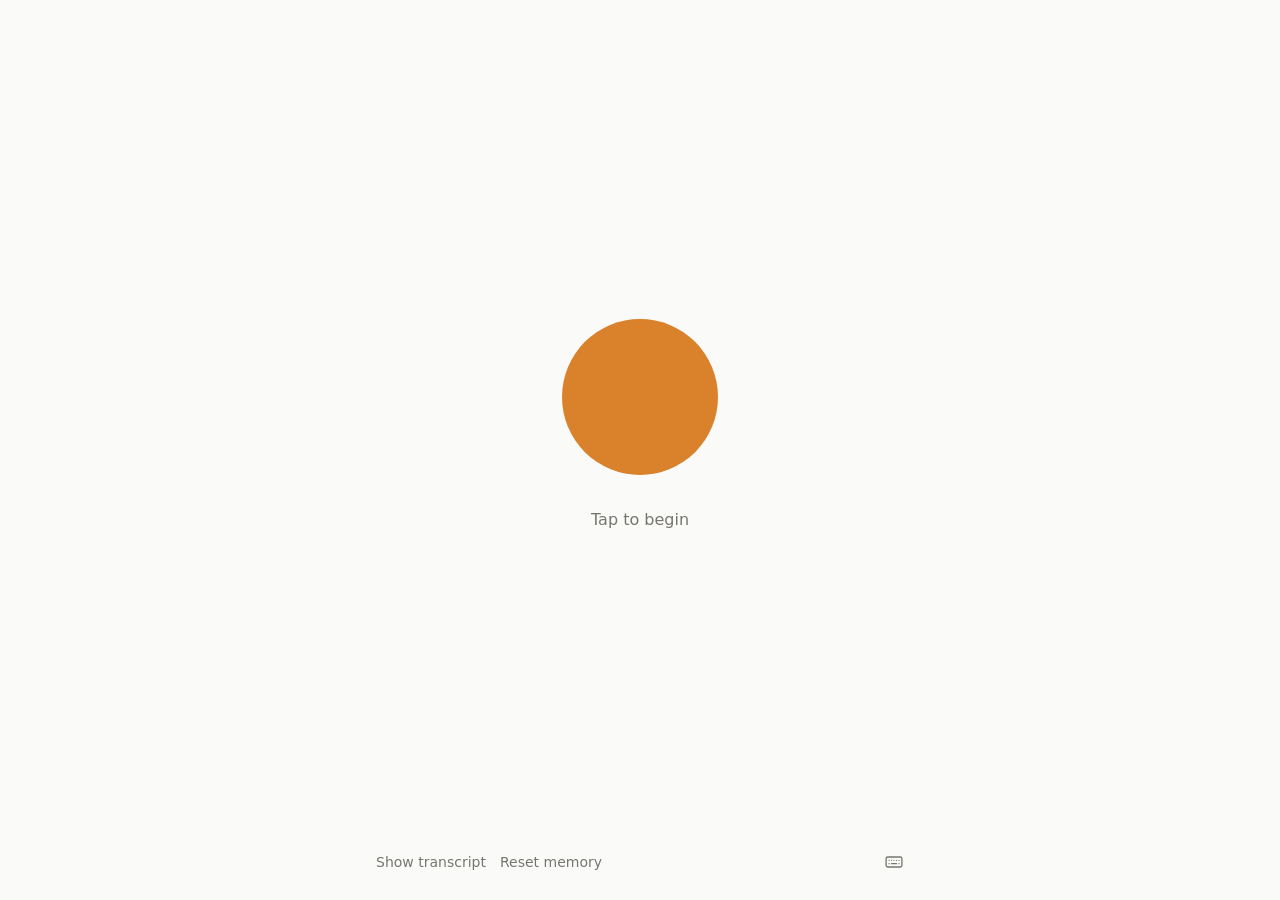
==== page/index.html @ 15d04136 "Merge voice/quiet-guide: the quiet guide, stepping back, stop and reset Conflicts in CLAUDE.md, page" ====
<!doctype html>
<html lang="en">
<head>
<meta charset="utf-8">
<meta name="viewport" content="width=device-width, initial-scale=1">
<title>Chapters</title>
<!--
  The one page the listener touches (docs/phase1-onboarding.md, "Status indicator and minimal UI").
  One element in the middle and a line of text under it; a text box as a fallback for typing; a
  toggle for the transcript. No framework, system font, one accent color.
  Voice first (Ian, 2026-11-12: a tester typed instead of talking): the text box stays hidden until
  a tap finds that voice can't start here (no microphone, refused, or no connection to the agent),
  or the listener taps the keyboard across from the transcript toggle.
  Milestones 2-4: idle, thinking (the guide is composing a reply), listening and speaking (voice:
  the circle follows the mic and the guide's voice), making the chapter, ready, problem. Tapping
  the circle starts a voice conversation with the guide (the ElevenLabs agent, milestone 4); tap
  again to finish. Without a microphone or voice, it falls back to the typed conversation. The text
  box talks to the guide either way, and the guide starts the chapter.
  Resting (Ian's notes on the first voice conversation, 2026-11-12): when the listener says they
  will wait, or nobody has spoken for a while, the guide steps back. The voice connection ends (no
  model, no per-minute cost) and wake.js listens on this machine only; speaking or tapping the
  circle brings the guide back into the same conversation, and so does the chapter being ready.
  Asking mid-chapter (docs/ask-voice.md, page/ask.js): while a chapter plays, the circle reads "Ask
  a question"; a tap pauses it and the guide answers; ?chapter=<run> opens a finished chapter.
-->
<style>
  :root { --accent: #d9822b; --bg: #fafaf8; --fg: #1d1d1b; --muted: #77756f; --line: #e4e2dc; }
  @media (prefers-color-scheme: dark) {
    :root { --bg: #151514; --fg: #ecebe6; --muted: #9a988f; --line: #2c2b28; }
  }
  * { box-sizing: border-box; }
  html, body { margin: 0; height: 100%; }
  body { background: var(--bg); color: var(--fg); font: 16px/1.4 system-ui, -apple-system, "Segoe UI", sans-serif;
         display: flex; flex-direction: column; align-items: center; }
  main { flex: 1; display: flex; flex-direction: column; align-items: center; justify-content: center;
         gap: 22px; width: 100%; padding: 16px; }
  #orb { width: 180px; height: 180px; border: 0; padding: 0; background: none; cursor: default; position: relative; }
  #orb svg { width: 100%; height: 100%; display: block; overflow: visible; }
  #orb .core { fill: var(--accent); transition: opacity .6s, transform .6s; transform-origin: 90px 90px; }
  #orb .track { fill: none; stroke: var(--line); stroke-width: 3; opacity: 0; }
  #orb .ring { fill: none; stroke: var(--accent); stroke-width: 3; stroke-linecap: round; opacity: 0;
               transform: rotate(-90deg); transform-origin: 90px 90px; transition: stroke-dashoffset .8s; }
  #orb .icon { fill: var(--bg); opacity: 0; }
  body.making #orb .track, body.making #orb .ring { opacity: 1; }
  body.making #orb .core { transform: scale(.82); animation: breathe 3.2s ease-in-out infinite; }
  body.ready #orb { cursor: pointer; }
  body.ready #orb .icon.play, body.ready.playing #orb .icon.pause { opacity: 1; }
  body.ready.playing #orb .icon.play { opacity: 0; }
  body.problem #orb .core { opacity: .28; }
  body.thinking #orb .core { animation: breathe 2.4s ease-in-out infinite; }
  body.idle:not(.talking) #orb, body.voice #orb, body.resting #orb { cursor: pointer; }
  body.resting:not(.ready) #orb .core { opacity: .5; }
  #hint { display: none; font-size: 14px; color: var(--muted); text-align: center; }
  body.resting #hint { display: block; }
  #stop { font: inherit; color: inherit; background: none; border: 0; padding: 0; cursor: pointer;
          text-decoration: underline; text-underline-offset: 3px; }
  body.voice #orb .core { transition: opacity .6s; animation: none; }  /* follows the sound, not a timer */
  @keyframes breathe { 50% { opacity: .75; } }
  #orb .blob { fill: var(--accent); opacity: 0; }  /* an aside: the circle as a membrane (page/ask.js) */
  body.aside #orb .core, body.aside #orb .icon { opacity: 0 !important; }
  body.aside #orb .blob { opacity: 1; }
  body.aside.thinking #orb .blob, body.aside.calm.connecting #orb .blob { animation: breathe 2s ease-in-out infinite; }
  body.ready.playing.asks #orb .icon.pause { opacity: 0; }  /* the tap asks, it doesn't pause */
  #read { font-size: 14px; color: var(--muted); text-underline-offset: 3px; }
  #transcript details.aside { margin: 6px 0; border-left: 2px solid var(--line); padding-left: 10px; }
  #transcript details.aside summary { cursor: pointer; color: var(--fg); }
  #line { min-height: 1.4em; text-align: center; color: var(--muted); max-width: 34em; }
  body.ready #line { color: var(--fg); font-weight: 600; }
  #retry { display: none; font: inherit; color: var(--accent); background: none; border: 1px solid var(--accent);
           border-radius: 999px; padding: 6px 16px; cursor: pointer; }
  body.problem #retry { display: inline-block; }
  #halt { display: none; font: inherit; font-size: 14px; color: var(--muted); background: none;
          border: 1px solid var(--line); border-radius: 999px; padding: 4px 14px; cursor: pointer; }
  body.making #halt { display: inline-block; }
  #halt:disabled { opacity: .5; cursor: default; }
  #reset { margin-left: 14px; font: inherit; font-size: 14px; color: var(--muted);
           background: none; border: 0; padding: 0; cursor: pointer; }
  body.problem.final #retry { display: none; }
  #last { display: none; font: inherit; font-size: 14px; color: var(--muted); background: none; border: 0;
          cursor: pointer; text-decoration: underline; text-underline-offset: 3px; }
  body.past #last { display: inline-block; }  /* a spending or research limit: retrying cannot help */
  footer { width: 100%; max-width: 560px; padding: 0 16px 20px; }
  form { display: none; gap: 8px; }
  body.typing form { display: flex; }  /* voice couldn't start, or they asked to type */
  .row { display: flex; align-items: center; justify-content: space-between; margin-top: 6px; }
  #type { width: 36px; height: 36px; margin-right: -8px; padding: 8px; border: 0; border-radius: 999px;
          background: none; color: var(--muted); cursor: pointer; }  /* the icon's edge lines up with the box's */
  #type:hover, body.typing #type { color: var(--accent); }
  #type svg { width: 100%; height: 100%; display: block; }
  #say { flex: 1; min-width: 0; font: inherit; color: var(--fg); background: transparent; border: 1px solid var(--line);
         border-radius: 999px; padding: 10px 16px; }
  #say:focus { outline: none; border-color: var(--accent); }
  #send { font: inherit; border: 0; border-radius: 999px; padding: 10px 18px; background: var(--accent); color: #fff;
          cursor: pointer; }
  #send:disabled, #say:disabled { opacity: .5; cursor: default; }
  #toggle { font: inherit; font-size: 14px; color: var(--muted); background: none; border: 0;
            padding: 0; cursor: pointer; }
  #transcript { display: none; margin-top: 8px; font-size: 14px; color: var(--muted); max-height: 42vh; overflow: auto; }
  #transcript.open { display: block; }
  #transcript p { margin: 6px 0; }
  #transcript p.you { color: var(--fg); }
  #transcript p.guide { color: var(--fg); border-left: 2px solid var(--accent); padding-left: 10px; }
  #transcript p.stage { font-style: italic; }
</style>
</head>
<body class="idle">
<main>
  <button id="orb" aria-label="Chapter">
    <svg viewBox="0 0 180 180" aria-hidden="true">
      <circle class="core" cx="90" cy="90" r="78"/>
      <path class="blob" d=""/>
      <circle class="track" cx="90" cy="90" r="88"/>
      <circle class="ring" cx="90" cy="90" r="88"/>
      <path class="icon play" d="M76 62 L124 90 L76 118 Z"/>
      <g class="icon pause"><rect x="72" y="64" width="12" height="52" rx="2"/><rect x="96" y="64" width="12" height="52" rx="2"/></g>
    </svg>
  </button>
  <div id="line">Tap to begin</div>
  <div id="hint"><span id="how">Tap to talk</span> · <button id="stop">Stop listening</button></div>
  <button id="retry">Try again</button>
  <button id="halt">Stop making this chapter</button>
  <button id="last"></button>
  <audio id="audio" preload="none"></audio>
</main>
<footer>
  <form id="form" autocomplete="off">
    <input id="say" placeholder="Say something…" aria-label="Talk to your guide">
    <button id="send">Send</button>
  </form>
  <div class="row">
    <span><button id="toggle" aria-expanded="false">Show transcript</button><button id="reset">Reset memory</button></span>
    <button id="type" aria-label="Type instead" aria-pressed="false" title="Type instead">
      <svg viewBox="0 0 24 24" fill="none" stroke="currentColor" stroke-width="1.6" stroke-linecap="round" aria-hidden="true">
        <rect x="2.5" y="6" width="19" height="12" rx="2"/>
        <path d="M6 10h.01M9 10h.01M12 10h.01M15 10h.01M18 10h.01M6 14h.01M18 14h.01M9 14h6"/>
      </svg>
    </button>
  </div>
  <div id="transcript" aria-live="polite"></div>
</footer>
<script src="__VOICE_CLIENT_JS__" async></script>
<script src="/wake.js"></script>
<script>
const VOICE = __VOICE_SETTINGS__;  // config.yaml voice: when the guide steps back, and what brings it back
const $ = (id) => document.getElementById(id);
const R = 88, CIRC = 2 * Math.PI * R;
const ring = document.querySelector("#orb .ring");
ring.style.strokeDasharray = CIRC;
ring.style.strokeDashoffset = CIRC;
let status = { state: "idle" }, lastState = "idle", lastLabel = null;
let talking = false, thinking = false;  // a conversation has started; a reply is on its way
let sessionId = null;                   // the conversation the server knows this page by
const pinned = new URLSearchParams(location.search).get("chapter");  // a finished chapter to play and ask about
let fresh = !!pinned;                   // the ready chapter was made (or played) during this visit
let voiceConv = null, voiceMode = null; // the live voice conversation; "listening" or "speaking"
let readyNote = "";                     // what to tell the voice guide when the chapter is ready
let pendingReady = "";                  // told once the guide is listening (a contextual update wouldn't make it speak)
let starting = false;                   // a tap is setting up a conversation: further taps wait
let typing = false;                     // voice couldn't start, so the text box is shown
// Resting: the conversation goes on (the server keeps it), but the guide has stepped back: no voice
// connection, only the local listener (wake.js) and the circle, either of which brings it back.
let resting = false, restTimer = null;
let wakeStream = null, wakeCtx = null, wakeToken = 0;
let stepBack = false, stepAt = 0;       // the guide called step_back: rest once it has finished speaking
let stepDone = null;                    // answers that tool call, which waits so nothing is said after it
let stepSpoke = false;                  // it has been speaking since it asked to step back
let guideSpoke = false;                 // the guide has said something since the listener's last turn
let lastHeard = 0, quietMs = 0;         // nobody has spoken for quietMs: the guide steps back unasked
let lastWords = 0;                      // the last time either of them said anything (a transcript line)
let epoch = 0;                          // bumped when a conversation ends, so a connection in flight gives up
let soundWakes = 0, soundWakesTotal = 0;  // sounds that woke the guide: with no answer since, and since a tap
let restUntil = 0;                      // when resting ends the conversation (moved only by the listener)
let activity = null;                    // Wake.Activity: is the mic above the room's own level?
const core = document.querySelector("#orb .core");

function note(text, kind = "stage") {
  if (!text) return;
  const p = document.createElement("p");
  p.className = kind;
  p.textContent = text;
  $("transcript").appendChild(p);
  $("transcript").scrollTop = $("transcript").scrollHeight;
}

function minutesLeft(s) {
  if (s.minutes_left == null) return null;
  const t = Date.parse(s.updated || "");
  const since = Number.isNaN(t) ? 0 : (Date.now() - t) / 60000;
  return Math.max(1, Math.round(s.minutes_left - since));
}

function render() {
  const s = status;
  if (s.state === "ready") {
    const src = `/api/chapters/${encodeURIComponent(s.run)}/audio`;
    if (!$("audio").src.endsWith(src)) $("audio").src = src;
  }
  // A chapter from an earlier visit doesn't take over the circle: tap to begin, and play it from the link.
  const past = s.state === "ready" && !fresh && $("audio").paused;
  const shown = past || s.state === "stopped" ? "idle" : s.state;  // a stopped chapter leaves the page as it was
  document.body.className = shown + ($("audio").paused ? "" : " playing") + (s.retryable === false ? " final" : "")
    + (thinking ? " thinking" : "") + (talking ? " talking" : "") + (past ? " past" : "")
    + (voiceConv ? " voice " + (voiceMode || "") : "") + (typing ? " typing" : "") + (resting ? " resting" : "") + (window.Ask ? Ask.classes() : "");
  $("last").textContent = past ? `Play the last chapter: ${s.title || "untitled"}` : "";
  $("say").disabled = $("send").disabled = thinking;  // the conversation goes on while a chapter is made
  const busy = s.state === "making";
  if (shown === "idle") {
    $("line").textContent = talking ? "" : "Tap to begin";
  } else if (busy) {
    const done = s.stages_total ? s.stages_done / s.stages_total : 0;
    ring.style.strokeDashoffset = CIRC * (1 - Math.min(1, done));
    const m = minutesLeft(s);
    $("line").textContent = (s.label || "Working") + (m ? ` · about ${m} min` : "");
  } else if (s.state === "ready") {
    $("line").textContent = s.title || "Your chapter is ready";
  } else if (s.state === "problem") {
    $("line").textContent = s.message || "Something went wrong.";
  }
  if (window.Ask) { const l = Ask.line(); if (l !== null) $("line").textContent = l; Ask.decorate(); }
}

function onStatus(s) {
  status = s;
  if (s.state === "making" && s.label && s.label !== lastLabel) note(s.label + "…", "stage");
  if (s.state === "ready" && lastState === "making") {
    fresh = true;
    if (resting && !starting) {
      wake("ready");  // it said it would tell them
    } else if (sessionId && readyNote && (voiceConv || starting || !resting)) {
      // Live, connecting, or on its way out (rested() then brings it back to say so).
      pendingReady = readyNote.replace("{title}", s.title || "your chapter");
      flushReady();
    }
    note("Ready: " + (s.title || "your chapter"));
    if ("Notification" in window && Notification.permission === "granted") {
      new Notification("Your chapter is ready", { body: s.title || "" });
    }
  }
  if (s.state === "problem" && lastState !== "problem") note(s.message || "Something went wrong.");
  if (s.state === "stopped" && lastState === "making") note(s.message || "Stopped.");
  if (s.state !== "making") $("halt").disabled = false;
  lastState = s.state; lastLabel = s.label;
  render();
}

new EventSource("/api/events" + (pinned ? "?chapter=" + encodeURIComponent(pinned) : "")).onmessage = (e) => onStatus(JSON.parse(e.data));
setInterval(render, 30000);  // keep "about N min" counting down between stages

async function post(url, body) {
  let res;
  try {
    res = await fetch(url, { method: "POST", headers: { "Content-Type": "application/json" },
                             body: body ? JSON.stringify(body) : undefined });
  } catch (e) { throw new Error("The server isn't running."); }
  if (!res.ok) {
    const err = await res.json().catch(() => ({}));
    const e = new Error(typeof err.detail === "string" ? err.detail : "Something went wrong.");
    e.conflict = res.status === 409;
    throw e;
  }
  return res.json();
}

function openTranscript() {  // typed, the transcript is the conversation
  $("transcript").classList.add("open");
  $("toggle").textContent = "Hide transcript";
  $("toggle").setAttribute("aria-expanded", true);
}

async function converse(message) {
  if ("Notification" in window && Notification.permission === "default") Notification.requestPermission();
  talking = thinking = true;
  openTranscript();
  render();
  try {
    let res;
    if (message && !sessionId) {  // typed before tapping: the guide speaks first, then hears this
      const hello = await post("/api/chat/start");
      sessionId = hello.session;
      note(hello.reply, "guide");
    }
    try {
      res = message ? await post("/api/chat", { message, session: sessionId }) : await post("/api/chat/start");
    } catch (err) {
      if (!message || !err.conflict) throw err;
      // The server no longer knows this conversation (it restarted): start a new one, don't answer out of context.
      note("The guide lost the thread, so it's starting again.", "stage");
      res = await post("/api/chat/start");
      sessionId = res.session;
      note(res.reply, "guide");
      return false;
    }
    sessionId = res.session;
    note(res.reply, "guide");
    return true;
  } catch (err) {
    note(err.message, "stage");
    if (!message) talking = false;
    return false;
  } finally {
    thinking = false;
    render();
  }
}

// --- voice (milestone 4) -------------------------------------------------------------------
function voiceLost() {  // the server no longer knows this conversation (it restarted, or another tab took over)
  if (!sessionId) return;
  note("The guide lost the thread. Tap to start again.");
  setTimeout(endConversation, 0);  // not from inside the SDK's own callback
}

async function voiceTool(name, params) {  // a client tool the agent called: the server runs it
  let out;
  try {
    out = await post("/api/voice/tool", { session: sessionId, name, args: params || {} });
  } catch (err) {  // a plain result the guide can say, not a thrown SDK error
    if (err.conflict) voiceLost();
    return JSON.stringify({ error: err.conflict ? "This conversation has ended." : err.message });
  }
  if (name === "step_back" && !stepBack) {
    // Rest once its parting words have been heard (tick), never mid-sentence.
    stepBack = true;
    stepSpoke = voiceMode === "speaking";
    if (guideSpoke) {
      // It has said them. Answer the call only once the page has rested: an answer now would have
      // the model speak again ("I'll say nothing more now").
      stepAt = Date.now() + 1500;  // its words may not have reached the speaker yet
      await new Promise((done) => { stepDone = done; });
    } else {
      // The tool came first: answer, so it can say its few words (the tool's note asks for them), then rest.
      stepAt = Date.now() + 4000;
    }
  }
  return JSON.stringify(out);
}

function voiceLine(who, text, extra = {}) {  // the transcript the memory pass reads
  post("/api/voice/line", { session: sessionId, who, text, ...extra }).catch((err) => { if (err.conflict) voiceLost(); });
}

function flushReady() {  // the chapter is ready: tell the guide as a turn, once it is listening
  if (stepBack) return;  // it is on its way out: it comes back to say so once it has rested (rested)
  if (voiceConv && voiceMode === "listening" && pendingReady) {
    voiceConv.sendUserMessage(pendingReady);
    pendingReady = "";
    lastHeard = lastWords = Date.now();
  }
}

function animate() {  // the circle follows the mic while listening and the guide's voice while speaking
  if (!voiceConv) { core.style.transform = ""; return; }
  const v = voiceMode === "speaking" ? voiceConv.getOutputVolume() : voiceConv.getInputVolume();
  const base = status.state === "making" ? 0.82 : 1;
  core.style.transform = `scale(${base * (1 + Math.min(1, v || 0) * 0.2)})`;
  requestAnimationFrame(animate);
}

// Every quarter second of a live conversation: has the guide asked to step back, or has nobody
// spoken for a while? Either way the connection ends and the page rests. A timer, not the
// animation frame: frames stop when the tab is in the background.
function tick() {
  if (!voiceConv) return;
  const now = Date.now();
  if (voiceMode === "speaking") { lastHeard = now; return; }
  const heard = activity && activity.heard(voiceConv.getInputVolume());
  if (heard) lastHeard = now;
  if (stepBack) {
    if (heard) stepAt = Math.max(stepAt, now + 1500);  // they are speaking over its parting words: don't cut them off
    if (now >= stepAt) rest("asked");
    return;
  }
  if (pendingReady) return;
  // Quiet at the microphone; or a long time with no words from either side, whatever the microphone
  // hears (typing, a fan and music are loud but are not the listener talking).
  if (now - lastHeard > quietMs || now - lastWords > VOICE.rest_after_no_words_secs * 1000) rest("quiet");
}
setInterval(tick, 250);

function chime() {  // two soft notes: the guide is back and listening (it does not speak when a sound wakes it)
  try {
    const ctx = new AudioContext(), gain = ctx.createGain(), t = ctx.currentTime;
    gain.connect(ctx.destination);
    gain.gain.setValueAtTime(0.0001, t);
    [[660, 0], [880, 0.13]].forEach(([hz, at]) => {
      const osc = ctx.createOscillator();
      osc.type = "sine";
      osc.frequency.value = hz;
      osc.connect(gain);
      gain.gain.exponentialRampToValueAtTime(0.06, t + at + 0.02);
      gain.gain.exponentialRampToValueAtTime(0.0001, t + at + 0.12);
      osc.start(t + at);
      osc.stop(t + at + 0.13);
    });
    setTimeout(() => ctx.close().catch(() => {}), 600);
  } catch (e) { /* no sound, then: the circle shows it */ }
}

// Starts a voice connection: a new conversation (reason null), or the same one coming back after a
// rest ("spoke", "tap", "typed", "ready"). False: voice can't start here, so the caller types
// instead (a new conversation) or goes back to resting. True also when the conversation was ended
// while this was connecting (the listener pressed play): there is nothing more to do.
async function startVoice(reason = null) {
  const EL = window.ElevenLabsClient;
  if (!EL || !navigator.mediaDevices) return false;
  const mine = epoch;
  if (!reason) {
    try {  // ask for the mic from the tap itself, so a refusal is ours to handle
      (await navigator.mediaDevices.getUserMedia({ audio: true })).getTracks().forEach((t) => t.stop());
    } catch (e) {
      note("No microphone, so let's type instead.");
      return false;
    }
    if (mine !== epoch) return true;
  }
  talking = thinking = true;
  render();
  let start;
  try {
    start = reason ? await post("/api/voice/resume", { session: sessionId, reason }) : await post("/api/voice/start");
  } catch (err) {
    if (mine !== epoch) return true;
    if (reason && err.conflict) { voiceLost(); return true; }  // handled: the conversation is over
    note(err.message);
    thinking = false;
    if (!reason) talking = false;
    render();
    return false;
  }
  const ended = () => {  // the conversation was ended while this was connecting: undo what this did
    if (!reason) post("/api/chat/end", { session: start.session }).catch(() => {});  // it was never the page's
    talking = !!sessionId; thinking = false;
    render();
    return true;
  };
  if (mine !== epoch) return ended();
  sessionId = start.session;
  if (start.ready_note) readyNote = start.ready_note;
  let conv = null;
  try {
    conv = await EL.Conversation.startSession({
      signedUrl: start.signed_url, connectionType: "websocket", dynamicVariables: start.dynamic_variables,
      clientTools: {
        start_chapter: (p) => voiceTool("start_chapter", p),
        add_note: (p) => voiceTool("add_note", p),
        get_status: (p) => voiceTool("get_status", p),
        step_back: (p) => voiceTool("step_back", p),
      },
      onConnect: ({ conversationId }) => voiceLine("", "", { conversation_id: conversationId }),
      onMessage: ({ role, message }) => {
        const who = role === "agent" ? "guide" : "listener";
        note(who === "guide" ? message : "You: " + message, who === "guide" ? "guide" : "you");
        voiceLine(who, message);
        lastHeard = lastWords = Date.now();
        if (who === "guide") guideSpoke = true;
        else if (message.replace(/[.\s…]/g, "")) {  // they are talking: stay
          guideSpoke = false;
          stayAwake();
          quietMs = VOICE.rest_after_silence_secs * 1000;
          soundWakes = 0;  // that wake was answered
          restUntil = 0;
        }
      },
      onModeChange: ({ mode }) => {
        voiceMode = mode; thinking = false; lastHeard = Date.now();
        if (stepBack && mode === "speaking") stepSpoke = true;
        if (stepBack && stepSpoke && mode === "listening") stepAt = Date.now() + 500;  // a breath after its last word
        render(); flushReady();
      },
      // Only the live one. A connection that drops on its own (the network, the platform's time
      // limit) is a rest, not an ending: the listener can still bring the guide back.
      onDisconnect: () => { if (conv && voiceConv === conv) { voiceConv = null; rested("the connection closed"); } },
      onError: (m) => note(typeof m === "string" ? m : "The voice connection had a problem."),
    });
  } catch (err) {
    if (mine !== epoch) return true;
    note(reason ? "Voice couldn't start again." : "Voice couldn't start, so let's type.");
    thinking = false;
    if (!reason) talking = false;
    render();
    return false;
  }
  if (mine !== epoch) {  // e.g. they pressed play while this connected: never talk over the chapter
    conv.endSession().catch(() => {});
    return true;
  }
  voiceConv = conv;
  stayAwake();
  lastHeard = lastWords = Date.now();
  // Back for the chapter, or because of a sound: a short wait for the listener, the full one once they speak.
  quietMs = (reason === "ready" || reason === "spoke" ? VOICE.rest_after_ready_secs : VOICE.rest_after_silence_secs) * 1000;
  activity = new Wake.Activity();
  guideSpoke = false;
  if (start.opened) voiceConv.sendUserMessage(start.opened);  // the guide speaks first, as in the typed chat
  else thinking = false;  // nothing for it to answer yet: it is listening
  if (reason === "spoke") chime();
  animate();
  render();
  return true;
}

function stayAwake() {  // no step back after all (they spoke), or it has happened: answer the waiting tool call
  stepBack = stepSpoke = false;
  if (stepDone) stepDone();
  stepDone = null;
}

// --- resting, and coming back ------------------------------------------------------------------
async function rest(why) {  // the guide steps back: end the connection, keep the conversation
  const c = voiceConv;
  if (!c) return;
  voiceConv = null;  // before the await, so its onDisconnect is not taken for a dropped connection
  try { await c.endSession(); } catch (e) { /* already closed */ }
  rested(why === "asked" ? "it was asked to" : "nobody had spoken for a while", why === "asked");
}

function rested(why, asked = false) {
  const owed = pendingReady;  // the chapter became ready as it was stepping back: it still has to say so
  voiceMode = null; thinking = false; pendingReady = "";
  stayAwake();
  if (!sessionId) return endConversation();
  // The chapter started (play was pressed while the connection was closing) or an aside is live: the
  // guide does not rest, since resting opens the microphone (wake.js) beside them. The conversation ends.
  if (!$("audio").paused || (window.Ask && Ask.state())) return endConversation();
  resting = true;
  voiceLine("page", `[The guide stepped back: ${why}.]`);
  // The limit on resting runs from the listener's last real turn, tap or typed line: sounds that
  // wake the guide do not push it back.
  if (!restUntil) restUntil = Date.now() + VOICE.rest_max_minutes * 60000;
  clearTimeout(restTimer);
  restTimer = setTimeout(endConversation, Math.max(0, restUntil - Date.now()));
  // A sound woke it and nobody then spoke, twice running (a television, music, someone else in the
  // room), or sounds have woken it many times: stop listening for sounds. A tap still brings it back.
  if (soundWakes >= 2 || soundWakesTotal >= VOICE.wake.max_sound_wakes) stopListening();
  else listenForWake(asked ? 4000 : 700);  // their answer to its parting words ("thanks!") is not a call back
  render();
  if (owed) wake("ready");
}

async function listenForWake(delay) {  // the local listener; without it (no worklet, no mic) a tap still wakes
  stopListening();
  const token = ++wakeToken;
  await new Promise((r) => setTimeout(r, delay));  // let the guide's last word, and their reply to it, leave the room
  if (token !== wakeToken || !resting) return;
  let stream = null, ctx = null;
  try {
    stream = await navigator.mediaDevices.getUserMedia(
      { audio: { echoCancellation: true, noiseSuppression: true, autoGainControl: false } });
    ctx = new AudioContext();
    await ctx.audioWorklet.addModule("/wake.js");
    if (ctx.state === "suspended") await ctx.resume();
    if (token !== wakeToken || !resting) throw new Error("no longer resting");
    const node = new AudioWorkletNode(ctx, "wake", { numberOfOutputs: 0, processorOptions: VOICE.wake });
    node.port.onmessage = () => { if (token === wakeToken) wake("spoke"); };
    ctx.createMediaStreamSource(stream).connect(node);
    wakeStream = stream; wakeCtx = ctx;
    $("how").textContent = "Say something, or tap, to talk";
  } catch (e) {
    if (stream) stream.getTracks().forEach((t) => t.stop());
    if (ctx) ctx.close().catch(() => {});
  }
}

function stopListening() {  // release the microphone
  wakeToken++;
  if (wakeStream) wakeStream.getTracks().forEach((t) => t.stop());
  if (wakeCtx) wakeCtx.close().catch(() => {});
  wakeStream = wakeCtx = null;
  $("how").textContent = "Tap to talk";
}

// Bring the guide back into the same conversation: a sound at the microphone ("spoke"), a tap,
// typed text, or the chapter being ready. `typed` is what they typed, sent as their turn once the
// guide is connected.
async function wake(reason, typed = "") {
  if (!resting || starting) return false;
  if (!$("audio").paused) return false;  // the chapter is playing: that sound is not the listener
  if (window.Ask && Ask.state()) return false;  // an aside is live: the listener is talking to it
  starting = true;
  resting = false;
  clearTimeout(restTimer);
  stopListening();
  if (reason === "spoke") { soundWakes++; soundWakesTotal++; }
  if (reason === "tap" || reason === "typed") { soundWakes = soundWakesTotal = 0; restUntil = 0; }  // they are here
  try {
    const ok = await startVoice(reason);
    if (ok && typed && voiceConv) {
      voiceConv.sendUserMessage(typed);
      voiceLine("listener", typed);
      thinking = true;
      render();
    }
    if (!ok && sessionId) {
      if (typed) {  // voice is not to be had: what they typed goes to the typed chat, as a new conversation
        await endConversation();
        return await converse(typed);
      }
      // Rest again, saying so where it can be seen, and listen for taps only: a sound must not retry forever.
      resting = true;
      restTimer = setTimeout(endConversation, Math.max(0, (restUntil || Date.now() + VOICE.rest_max_minutes * 60000) - Date.now()));
      $("how").textContent = "Voice couldn't start. Tap to try again";
      typing = true;  // voice first, but not voice only: the text box comes out when voice can't
      $("type").setAttribute("aria-pressed", true);
      render();
    }
    return ok;
  } finally {
    starting = false;
    flushReady();
  }
}

async function endConversation() {  // over: the server updates what the guide remembers
  epoch++;  // a connection still being made is abandoned when it arrives (startVoice)
  const c = voiceConv;
  voiceConv = null;
  clearTimeout(restTimer);
  stopListening();
  resting = false;
  soundWakes = soundWakesTotal = 0; restUntil = 0;
  if (c) { try { await c.endSession(); } catch (e) { /* already closed */ } }
  voiceMode = null;
  talking = thinking = false;
  stayAwake();
  pendingReady = "";
  if (sessionId) post("/api/chat/end", { session: sessionId }).catch(() => {});
  sessionId = null;
  render();
}

$("form").addEventListener("submit", async (e) => {
  e.preventDefault();
  const text = $("say").value.trim();
  if (voiceConv && text) {  // typing during a voice conversation: the guide hears it as a turn
    note("You: " + text, "you");
    voiceConv.sendUserMessage(text);
    voiceLine("listener", text);
    lastHeard = lastWords = Date.now();
    guideSpoke = false;
    stayAwake();
    $("say").value = "";
    return;
  }
  if (resting && text) {  // typing to a resting guide brings it back to answer
    note("You: " + text, "you");
    $("say").value = "";
    if (!(await wake("typed", text))) $("say").value = text;
    return;
  }
  if (!text || thinking) return;
  note("You: " + text, "you");
  $("say").value = "";
  if (!(await converse(text))) $("say").value = text;  // keep what they typed if it didn't go through
});

// Stop: the chapter's process and every Claude call it was making end now. What it had made is kept,
// so it could be continued later, but the page goes back to the start.
$("halt").addEventListener("click", async () => {
  if (!status.run || !confirm("Stop making this chapter?")) return;
  $("halt").disabled = true;
  try { await post(`/api/chapters/${encodeURIComponent(status.run)}/stop`); }
  catch (err) { note(err.message); $("halt").disabled = false; }
});

// Reset: the guide forgets this listener and the next conversation is a first meeting.
$("reset").addEventListener("click", async () => {
  // On a ?chapter= page the status shown is that chapter's, not the run being made: ask the server.
  let current = status;
  if (pinned) { try { current = await (await fetch("/api/status")).json(); } catch (e) { current = {}; } }
  const making = current.state === "making";
  if (!confirm("Reset the guide's memory? It forgets everything it knows about you and your conversations"
               + (making ? ", and the chapter being made is stopped" : "")
               + ". Your finished chapters stay.")) return;
  let out;
  try { out = await post("/api/reset"); }
  catch (err) { note(err.message); return; }
  sessionId = null;  // the server has already ended the conversation, without remembering it
  await endConversation();
  if (!pinned) fresh = false;  // the chapter the address names stays the one this page plays
  $("transcript").textContent = "";
  note(out.forgotten && out.forgotten.length ? "Memory reset. The next conversation is a first meeting."
                                             : "There was nothing to forget.");
  if (out.stopped) note("The chapter being made was stopped.");
  render();
});

$("retry").addEventListener("click", async () => {
  try { await post(`/api/chapters/${encodeURIComponent(status.run)}/retry`); }
  catch (err) { note(err.message); }
});

$("orb").addEventListener("click", async () => {
  if (window.Ask && Ask.onTap()) return;  // while a chapter plays: ask a question, or go back to it
  const a = $("audio");
  if (!a.paused) return a.pause();  // even if a new chapter is being made meanwhile
  if (status.state === "ready" && fresh) {
    if (voiceConv || resting || starting) await endConversation();  // the mic would hear it; a typed chat goes on
    return a.play();
  }
  if (voiceConv) return endConversation();  // tap again to finish talking
  if (resting) return wake("tap");
  // Tap to begin, whatever an earlier visit left behind: by voice, or typed if voice can't start.
  if (talking || thinking || starting) return;  // one conversation at a time, even on a double tap
  starting = true;
  try {
    if (!(await startVoice())) {
      typing = true;  // from now on this visit types; the box shows with the guide's first reply
      $("type").setAttribute("aria-pressed", true);
      await converse(null);
      $("say").focus();
    }
  } finally {
    starting = false;
  }
});
$("last").addEventListener("click", async () => {
  if (voiceConv || resting || starting) await endConversation();  // the mic would hear it; a typed chat goes on
  $("audio").play();
});
$("stop").addEventListener("click", endConversation);  // resting no more: the microphone is released
$("audio").addEventListener("play", render);
$("audio").addEventListener("pause", render);

// The conversation ends when the page goes away: the server updates what the guide remembers.
addEventListener("pagehide", () => {
  if (voiceConv) voiceConv.endSession();
  stopListening();
  if (talking && sessionId) {
    navigator.sendBeacon("/api/chat/end", new Blob([JSON.stringify({ session: sessionId })],
                                                    { type: "application/json" }));
  }
});

$("type").addEventListener("click", () => {  // the keyboard in the corner: show or hide the text box
  typing = !typing;
  $("type").setAttribute("aria-pressed", typing);
  render();
  if (typing) $("say").focus();
});

$("toggle").addEventListener("click", () => {
  const open = $("transcript").classList.toggle("open");
  $("toggle").textContent = open ? "Hide transcript" : "Show transcript";
  $("toggle").setAttribute("aria-expanded", open);
});
</script>
<script src="/ask.js"></script>
</body>
</html>
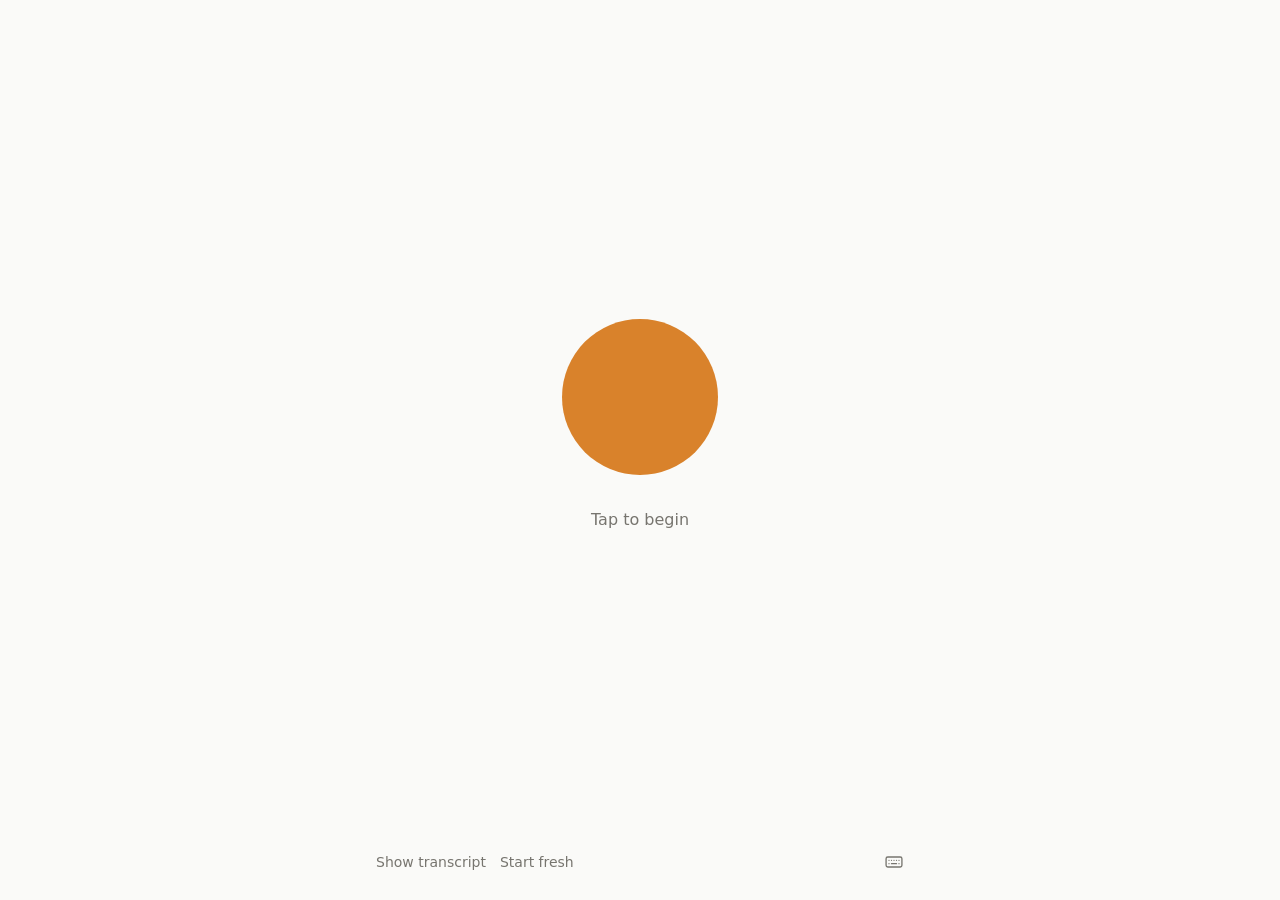
==== commit b3218060: "Overnight Chapters step 1: listener profiles and storage One resolver (stages/common.listener_dir, c" ====
--- a/page/index.html
+++ b/page/index.html
@@ -128,7 +128,7 @@
     <button id="send">Send</button>
   </form>
   <div class="row">
-    <span><button id="toggle" aria-expanded="false">Show transcript</button><button id="reset">Reset memory</button></span>
+    <span><button id="toggle" aria-expanded="false">Show transcript</button><button id="reset">Start fresh</button></span>
     <button id="type" aria-label="Type instead" aria-pressed="false" title="Type instead">
       <svg viewBox="0 0 24 24" fill="none" stroke="currentColor" stroke-width="1.6" stroke-linecap="round" aria-hidden="true">
         <rect x="2.5" y="6" width="19" height="12" rx="2"/>
@@ -191,7 +191,7 @@
 
 function render() {
   const s = status;
-  if (s.state === "ready") {
+  if (s.state === "ready" && !(window.Fast && Fast.active())) {  // a fast run heard as it was made keeps its pieces
     const src = `/api/chapters/${encodeURIComponent(s.run)}/audio`;
     if (!$("audio").src.endsWith(src)) $("audio").src = src;
   }
@@ -217,12 +217,14 @@
     $("line").textContent = s.message || "Something went wrong.";
   }
   if (window.Ask) { const l = Ask.line(); if (l !== null) $("line").textContent = l; Ask.decorate(); }
+  if (window.Fast) Fast.render();  // a fast run: the section markers, and the circle while it plays or waits (page/fast.js)
 }
 
 function onStatus(s) {
   status = s;
+  if (window.Fast) Fast.onStatus(s);
   if (s.state === "making" && s.label && s.label !== lastLabel) note(s.label + "…", "stage");
-  if (s.state === "ready" && lastState === "making") {
+  if (s.state === "ready" && lastState === "making" && !(window.Fast && Fast.active())) {  // already being listened to
     fresh = true;
     if (resting && !starting) {
       wake("ready");  // it said it would tell them
@@ -444,6 +446,7 @@
         start_chapter: (p) => voiceTool("start_chapter", p),
         add_note: (p) => voiceTool("add_note", p),
         get_status: (p) => voiceTool("get_status", p),
+        scout_topic: (p) => voiceTool("scout_topic", p),
         step_back: (p) => voiceTool("step_back", p),
       },
       onConnect: ({ conversationId }) => voiceLine("", "", { conversation_id: conversationId }),
@@ -662,15 +665,11 @@
   catch (err) { note(err.message); $("halt").disabled = false; }
 });
 
-// Reset: the guide forgets this listener and the next conversation is a first meeting.
+// Reset: start fresh as a new demo listener; the next conversation is a first meeting. Nothing is
+// deleted: the listener being left keeps its memory and chapters (docs/overnight-chapters.md).
 $("reset").addEventListener("click", async () => {
-  // On a ?chapter= page the status shown is that chapter's, not the run being made: ask the server.
-  let current = status;
-  if (pinned) { try { current = await (await fetch("/api/status")).json(); } catch (e) { current = {}; } }
-  const making = current.state === "making";
-  if (!confirm("Reset the guide's memory? It forgets everything it knows about you and your conversations"
-               + (making ? ", and the chapter being made is stopped" : "")
-               + ". Your finished chapters stay.")) return;
+  if (!confirm("Start fresh as a new listener? The guide will meet you for the first time."
+               + " Nothing is deleted: the current listener's memory and chapters stay as they are.")) return;
   let out;
   try { out = await post("/api/reset"); }
   catch (err) { note(err.message); return; }
@@ -678,9 +677,7 @@
   await endConversation();
   if (!pinned) fresh = false;  // the chapter the address names stays the one this page plays
   $("transcript").textContent = "";
-  note(out.forgotten && out.forgotten.length ? "Memory reset. The next conversation is a first meeting."
-                                             : "There was nothing to forget.");
-  if (out.stopped) note("The chapter being made was stopped.");
+  note("Started fresh. The next conversation is a first meeting.");
   render();
 });
 
@@ -691,6 +688,7 @@
 
 $("orb").addEventListener("click", async () => {
   if (window.Ask && Ask.onTap()) return;  // while a chapter plays: ask a question, or go back to it
+  if (window.Fast && Fast.onTap()) return;  // a fast run: play what is ready, pause, or talk while waiting
   const a = $("audio");
   if (!a.paused) return a.pause();  // even if a new chapter is being made meanwhile
   if (status.state === "ready" && fresh) {
@@ -745,5 +743,6 @@
 });
 </script>
 <script src="/ask.js"></script>
+<script src="/fast.js"></script>
 </body>
 </html>
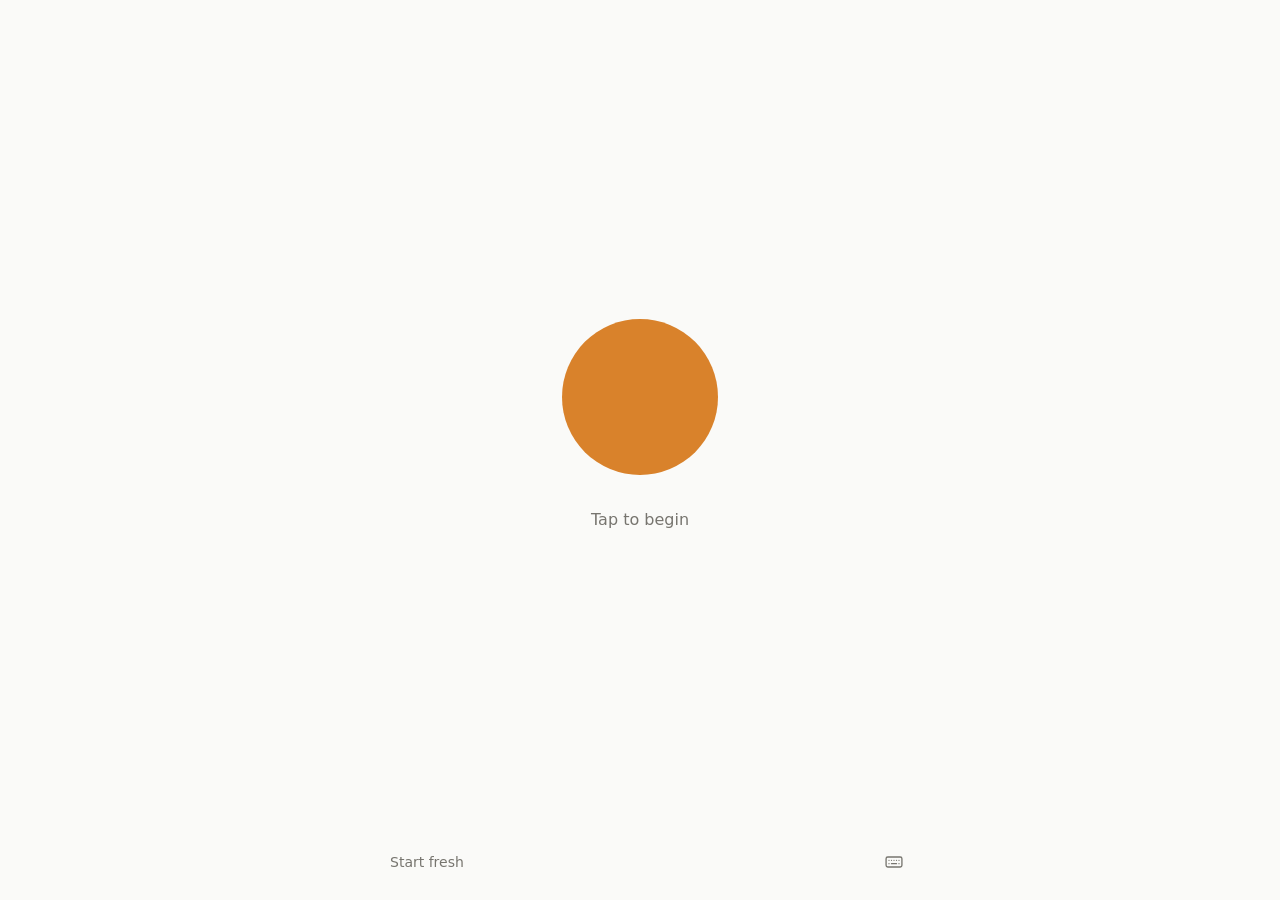
==== commit 46b3a8bc: "Merge main (one live voice, GPT-Live) into feature/overnight - the library mounts below the live pag" ====
--- a/page/index.html
+++ b/page/index.html
@@ -22,6 +22,10 @@
   circle brings the guide back into the same conversation, and so does the chapter being ready.
   Asking mid-chapter (docs/ask-voice.md, page/ask.js): while a chapter plays, the circle reads "Ask
   a question"; a tap pauses it and the guide answers; ?chapter=<run> opens a finished chapter.
+  The library (overnight/DESIGN.md "Round 2", page/library.js) is mounted below the orb's screen: Up next,
+  the latest chapter, every past one, a chapter view at #/chapter/<run>, and a mini player that keeps
+  playing across them. Its player and this page's #audio pause each other, and the voice guide here and
+  the library's player and live sessions never run together (window.Orb, window.Library.busy/end).
 -->
 <style>
   :root { --accent: #d9822b; --bg: #fafaf8; --fg: #1d1d1b; --muted: #77756f; --line: #e4e2dc; }
@@ -32,6 +36,10 @@
   html, body { margin: 0; height: 100%; }
   body { background: var(--bg); color: var(--fg); font: 16px/1.4 system-ui, -apple-system, "Segoe UI", sans-serif;
          display: flex; flex-direction: column; align-items: center; }
+  /* The orb's screen fills the first screen; the library (page/library.js) sits below it, as you scroll. */
+  #toggle[hidden] { display: none; }  /* nothing said yet: no transcript to show */
+  #screen { flex: none; width: 100%; min-height: calc(100vh - var(--lib-player-h, 0px));
+            display: flex; flex-direction: column; align-items: center; }
   main { flex: 1; display: flex; flex-direction: column; align-items: center; justify-content: center;
          gap: 22px; width: 100%; padding: 16px; }
   #orb { width: 180px; height: 180px; border: 0; padding: 0; background: none; cursor: default; position: relative; }
@@ -79,6 +87,9 @@
   #last { display: none; font: inherit; font-size: 14px; color: var(--muted); background: none; border: 0;
           cursor: pointer; text-decoration: underline; text-underline-offset: 3px; }
   body.past #last { display: inline-block; }  /* a spending or research limit: retrying cannot help */
+  /* With the library mounted below (page/library.js), past chapters are its job: the orb keeps only the
+     chapter it has just made, so the two never offer different "last" chapters. */
+  html.has-library body.past #last, html.has-library body.past #read { display: none !important; }
   footer { width: 100%; max-width: 560px; padding: 0 16px 20px; }
   form { display: none; gap: 8px; }
   body.typing form { display: flex; }  /* voice couldn't start, or they asked to type */
@@ -104,6 +115,7 @@
 </style>
 </head>
 <body class="idle">
+<div id="screen">
 <main>
   <button id="orb" aria-label="Chapter">
     <svg viewBox="0 0 180 180" aria-hidden="true">
@@ -128,7 +140,7 @@
     <button id="send">Send</button>
   </form>
   <div class="row">
-    <span><button id="toggle" aria-expanded="false">Show transcript</button><button id="reset">Start fresh</button></span>
+    <span><button id="toggle" aria-expanded="false" hidden>Show transcript</button><button id="reset">Start fresh</button></span>
     <button id="type" aria-label="Type instead" aria-pressed="false" title="Type instead">
       <svg viewBox="0 0 24 24" fill="none" stroke="currentColor" stroke-width="1.6" stroke-linecap="round" aria-hidden="true">
         <rect x="2.5" y="6" width="19" height="12" rx="2"/>
@@ -138,6 +150,8 @@
   </div>
   <div id="transcript" aria-live="polite"></div>
 </footer>
+</div>
+<section id="library"></section>
 <script src="__VOICE_CLIENT_JS__" async></script>
 <script src="/wake.js"></script>
 <script>
@@ -524,7 +538,7 @@
   if (!sessionId) return endConversation();
   // The chapter started (play was pressed while the connection was closing) or an aside is live: the
   // guide does not rest, since resting opens the microphone (wake.js) beside them. The conversation ends.
-  if (!$("audio").paused || (window.Ask && Ask.state())) return endConversation();
+  if (chapterPlaying() || libraryLive() || (window.Ask && Ask.state())) return endConversation();
   resting = true;
   voiceLine("page", `[The guide stepped back: ${why}.]`);
   // The limit on resting runs from the listener's last real turn, tap or typed line: sounds that
@@ -577,7 +591,8 @@
 // guide is connected.
 async function wake(reason, typed = "") {
   if (!resting || starting) return false;
-  if (!$("audio").paused) return false;  // the chapter is playing: that sound is not the listener
+  if (chapterPlaying()) return false;  // a chapter is playing: that sound is not the listener
+  if (libraryLive()) return false;  // a session of the library's is live: one voice at a time
   if (window.Ask && Ask.state()) return false;  // an aside is live: the listener is talking to it
   starting = true;
   resting = false;
@@ -612,6 +627,15 @@
     flushReady();
   }
 }
+
+// The library below (page/library.js) has its own player (#chapter-audio) and live sessions: the guide never
+// listens while either is on, and the library ends the guide (window.Orb) before it plays or opens the mic.
+function chapterPlaying() {
+  const c = $("chapter-audio");
+  return !$("audio").paused || !!(c && !c.paused);
+}
+function libraryLive() { return !!(window.Library && Library.busy && Library.busy()); }
+window.Orb = { busy: () => !!(voiceConv || resting || starting), end: () => endConversation() };
 
 async function endConversation() {  // over: the server updates what the guide remembers
   epoch++;  // a connection still being made is abandoned when it arrives (startVoice)
@@ -695,6 +719,9 @@
     if (voiceConv || resting || starting) await endConversation();  // the mic would hear it; a typed chat goes on
     return a.play();
   }
+  const c = $("chapter-audio");  // the library's player: paused, so the guide doesn't hear it
+  if (c && !c.paused) c.pause();
+  if (libraryLive()) await Library.end();  // and its conversation ends: one voice at a time
   if (voiceConv) return endConversation();  // tap again to finish talking
   if (resting) return wake("tap");
   // Tap to begin, whatever an earlier visit left behind: by voice, or typed if voice can't start.
@@ -736,6 +763,10 @@
   if (typing) $("say").focus();
 });
 
+// The transcript button shows only once there is something to show (Ian, 2026-11-15).
+new MutationObserver(() => { $("toggle").hidden = !$("transcript").textContent.trim(); })
+  .observe($("transcript"), { childList: true, subtree: true, characterData: true });
+$("toggle").hidden = !$("transcript").textContent.trim();
 $("toggle").addEventListener("click", () => {
   const open = $("transcript").classList.toggle("open");
   $("toggle").textContent = open ? "Hide transcript" : "Show transcript";
@@ -744,5 +775,6 @@
 </script>
 <script src="/ask.js"></script>
 <script src="/fast.js"></script>
+<script src="/library.js"></script>  <!-- the library below the orb, and the chapter player (pauses #audio when it plays) -->
 </body>
 </html>
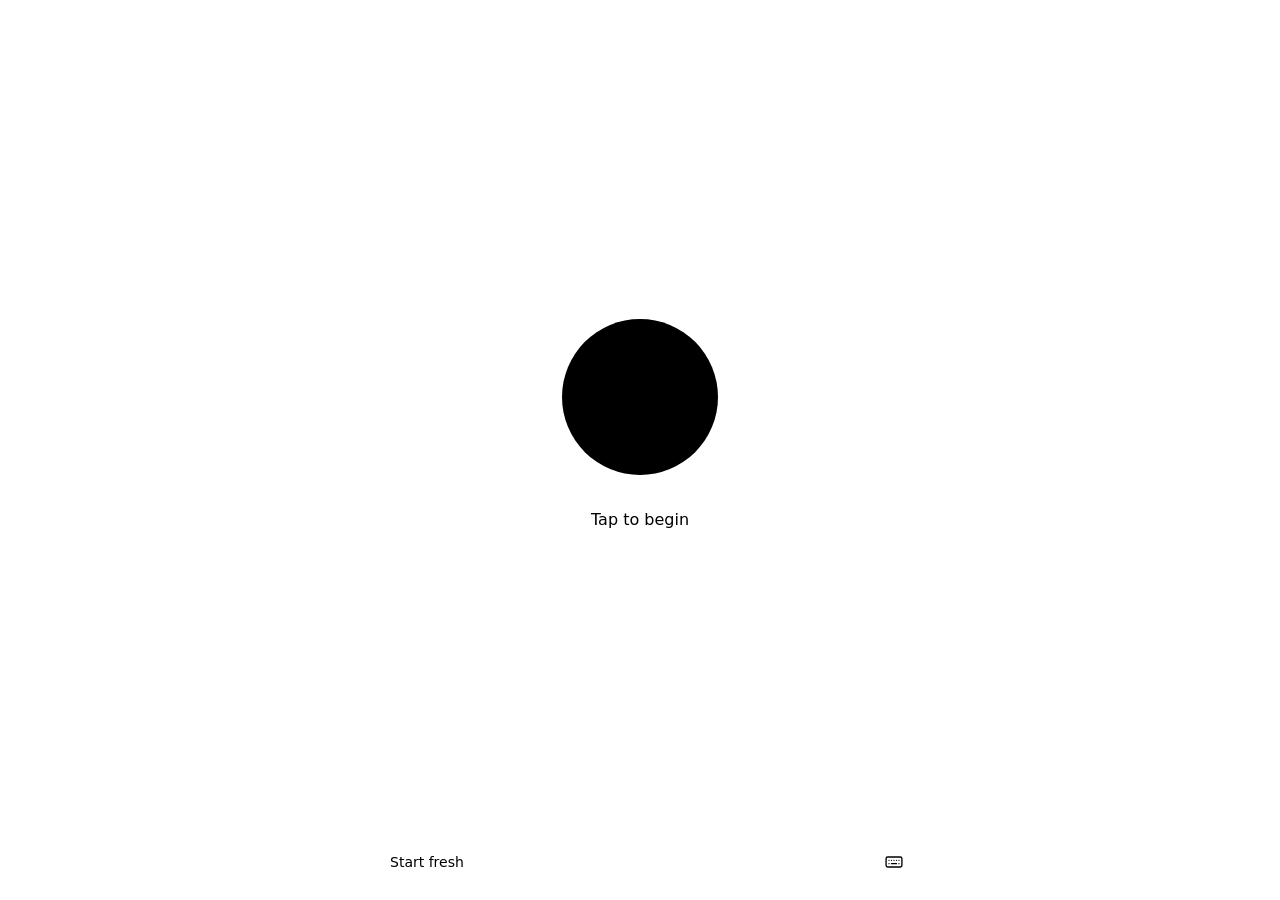
==== commit 6f136a84: "Colour theming on Material 3: every colour a role from one seed the listener picks theme/ turns a se" ====
--- a/page/index.html
+++ b/page/index.html
@@ -27,11 +27,8 @@
   playing across them. Its player and this page's #audio pause each other, and the voice guide here and
   the library's player and live sessions never run together (window.Orb, window.Library.busy/end).
 -->
+<link rel="stylesheet" href="/theme.css" id="theme-css">  <!-- the colours: Material 3 roles from the listener's seed (theme/, docs/theming.md) -->
 <style>
-  :root { --accent: #d9822b; --bg: #fafaf8; --fg: #1d1d1b; --muted: #77756f; --line: #e4e2dc; }
-  @media (prefers-color-scheme: dark) {
-    :root { --bg: #151514; --fg: #ecebe6; --muted: #9a988f; --line: #2c2b28; }
-  }
   * { box-sizing: border-box; }
   html, body { margin: 0; height: 100%; }
   body { background: var(--bg); color: var(--fg); font: 16px/1.4 system-ui, -apple-system, "Segoe UI", sans-serif;
@@ -78,7 +75,7 @@
            border-radius: 999px; padding: 6px 16px; cursor: pointer; }
   body.problem #retry { display: inline-block; }
   #halt { display: none; font: inherit; font-size: 14px; color: var(--muted); background: none;
-          border: 1px solid var(--line); border-radius: 999px; padding: 4px 14px; cursor: pointer; }
+          border: 1px solid var(--edge); border-radius: 999px; padding: 4px 14px; cursor: pointer; }
   body.making #halt { display: inline-block; }
   #halt:disabled { opacity: .5; cursor: default; }
   #reset { margin-left: 14px; font: inherit; font-size: 14px; color: var(--muted);
@@ -98,10 +95,10 @@
           background: none; color: var(--muted); cursor: pointer; }  /* the icon's edge lines up with the box's */
   #type:hover, body.typing #type { color: var(--accent); }
   #type svg { width: 100%; height: 100%; display: block; }
-  #say { flex: 1; min-width: 0; font: inherit; color: var(--fg); background: transparent; border: 1px solid var(--line);
+  #say { flex: 1; min-width: 0; font: inherit; color: var(--fg); background: transparent; border: 1px solid var(--edge);
          border-radius: 999px; padding: 10px 16px; }
   #say:focus { outline: none; border-color: var(--accent); }
-  #send { font: inherit; border: 0; border-radius: 999px; padding: 10px 18px; background: var(--accent); color: #fff;
+  #send { font: inherit; border: 0; border-radius: 999px; padding: 10px 18px; background: var(--accent); color: var(--on-accent);
           cursor: pointer; }
   #send:disabled, #say:disabled { opacity: .5; cursor: default; }
   #toggle { font: inherit; font-size: 14px; color: var(--muted); background: none; border: 0;
